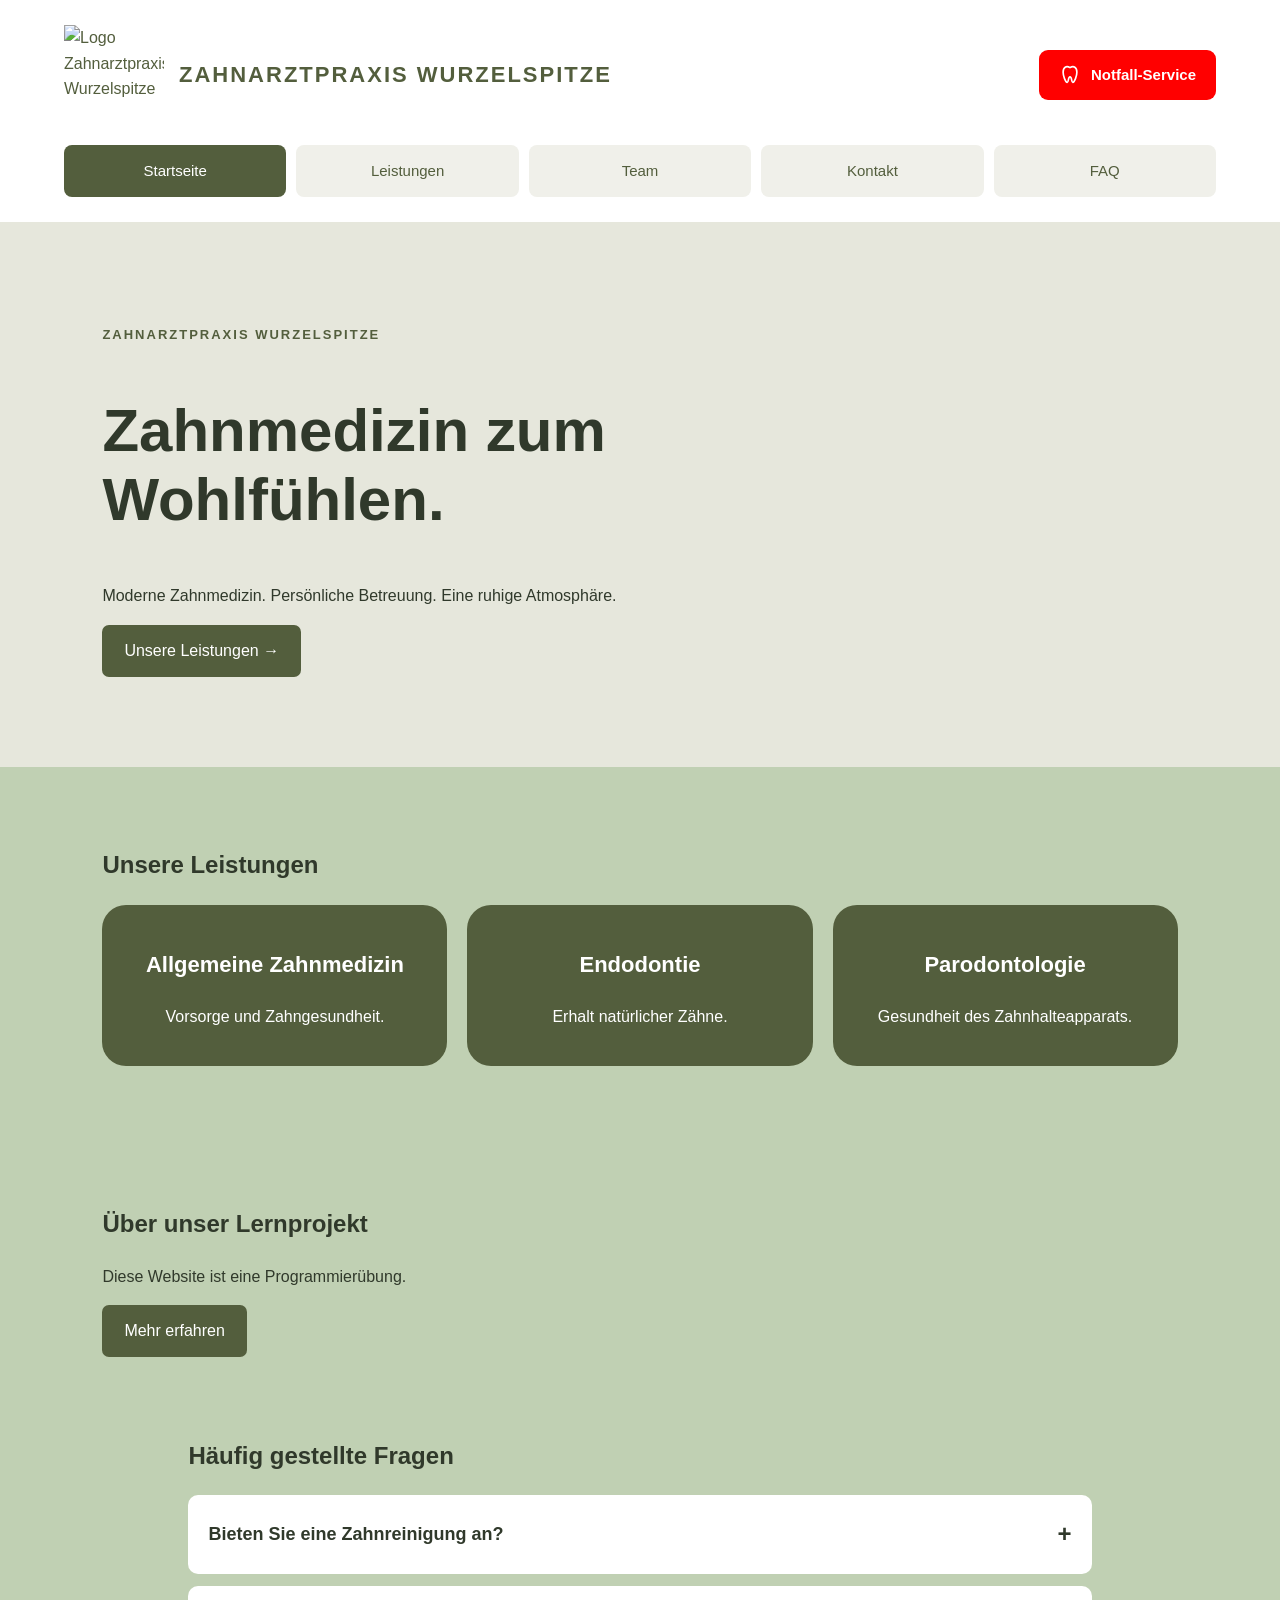
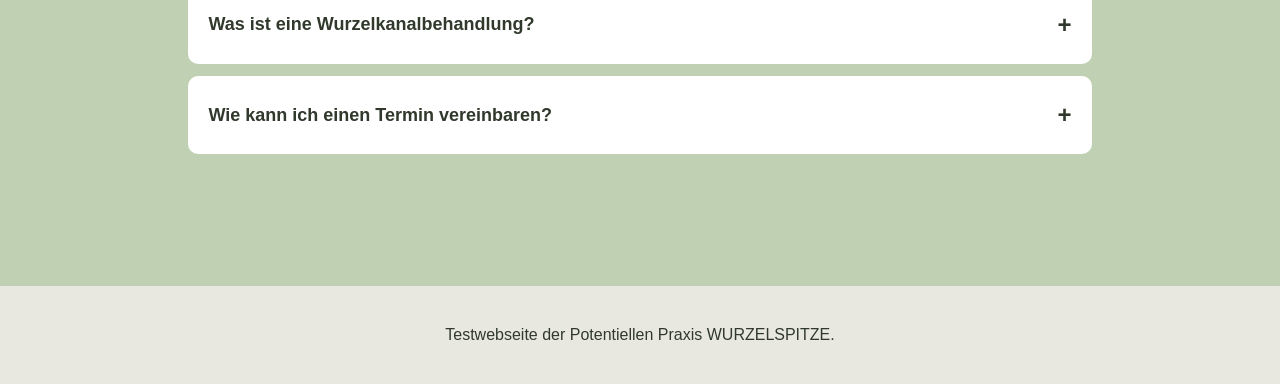
==== index.html @ 29b1396b "Add files via upload" ====
<!DOCTYPE html>
<html lang="de">
<head>
  <meta charset="UTF-8">
  <meta name="viewport"
        content="width=device-width, initial-scale=1">

  <title>Wurzelspitze – Übungswebsite</title>

  <link rel="stylesheet" href="style.css">
  <script src="script.js" defer></script>
</head>


<button id="nach-oben"
        type="button"
        aria-label="Zurück nach oben">

  <svg width="26" height="26"
       viewBox="0 0 24 24"
       fill="none"
       stroke="currentColor"
       stroke-width="3.5"
       stroke-linecap="round"
       stroke-linejoin="round"
       aria-hidden="true">

    <path d="M12 19V5" />
    <path d="M5 12l7-7 7 7" />

  </svg>

</button>


<body>
  
<header>
  
<div class="kopf-obenzeile">

  
<div class="praxis-branding">

  <a href="index.html" class="logo-bild-link">
    <img
      src="bilder/logo.png"
      alt="Logo Zahnarztpraxis Wurzelspitze"
      class="praxis-logo">
  </a>

  <div class="praxisname">
    <a class="logo" href="index.html">
      ZAHNARZTPRAXIS WURZELSPITZE
    </a>

  </div>

</div>


  <a class="notfall-button" href="notfall.html">

    <svg width="22" height="22"
         viewBox="0 0 24 24"
         fill="none"
         stroke="currentColor"
         stroke-width="1.8"
         stroke-linecap="round"
         stroke-linejoin="round"
         aria-hidden="true">

      <path d="M12 4
        C8 1.5 4.5 3.5 4.5 9
        C4.5 13 7 20 9 20
        C10.7 20 9.7 14 12 14
        S13.3 20 15 20
        C17 20 19.5 13 19.5 9
        C19.5 3.5 16 1.5 12 4Z"/>
    </svg>

    <span>Notfall-Service</span>

  </a>

</div>


  <button
    class="menu-button"
    id="menu-button"
    type="button"
    aria-label="Menü öffnen"
    aria-expanded="false"
    aria-controls="hauptmenue">
    ☰
  </button>

  

<nav id="hauptmenue" aria-label="Hauptnavigation">
  <a href="index.html" aria-current="page">Startseite</a>
  <a href="leistungen.html">Leistungen</a>
  <a href="team.html">Team</a>
  <a href="kontakt.html">Kontakt</a>
  <a href="kontakt.html#faq">FAQ</a>
</nav>


</header>


  <main>
    <section class="hero" id="start">
      <p class="eyebrow">ZAHNARZTPRAXIS WURZELSPITZE</p>

      <h1>Zahnmedizin zum Wohlfühlen.</h1>

      <p>
        Moderne Zahnmedizin. Persönliche Betreuung.
        Eine ruhige Atmosphäre.
      </p>

      <a class="button" href="#leistungen">
        Unsere Leistungen →
      </a>
    </section>

    <section class="bereich" id="leistungen">
      <h2>Unsere Leistungen</h2>

      <div class="karten">
        <article>
          <h3>Allgemeine Zahnmedizin</h3>
          <p>Vorsorge und Zahngesundheit.</p>
        </article>

        <article>
          <h3>Endodontie</h3>
          <p>Erhalt natürlicher Zähne.</p>
        </article>

        <article>
          <h3>Parodontologie</h3>
          <p>Gesundheit des Zahnhalteapparats.</p>
        </article>
      </div>
    </section>

    <section class="bereich" id="kontakt">
      <h2>Über unser Lernprojekt</h2>
      <p>Diese Website ist eine Programmierübung.</p>

      <button id="mehr-button"
              aria-expanded="false"
              aria-controls="mehr-text">
        Mehr erfahren
      </button>


      <p id="mehr-text" hidden>
        Diese Beispielwebsite wurte zu Trainingszecken selbst erstellt.
      </p>
<section class="bereich" id="faq">

  <h2>Häufig gestellte Fragen</h2>

  <div class="faq-item">
    <button class="faq-frage"
            type="button"
            aria-expanded="false">
      Bieten Sie eine Zahnreinigung an?
      <span>+</span>
    </button>

    <div class="faq-antwort" hidden>
      <p>
        Ja, wir bieten professionelle Zahnreinigungen
        und individuelle Prophylaxe an.
      </p>
    </div>
  </div>

  <div class="faq-item">
    <button class="faq-frage"
            type="button"
            aria-expanded="false">
      Was ist eine Wurzelkanalbehandlung?
      <span>+</span>
    </button>

    <div class="faq-antwort" hidden>
      <p>
        Eine Wurzelkanalbehandlung kann helfen,
        einen erkrankten Zahn zu erhalten.
      </p>
    </div>
  </div>

  <div class="faq-item">
    <button class="faq-frage"
            type="button"
            aria-expanded="false">
      Wie kann ich einen Termin vereinbaren?
      <span>+</span>
    </button>

    <div class="faq-antwort" hidden>
      <p>
        Informationen zur Terminvereinbarung
        werden hier später ergänzt.
      </p>
    </div>
  </div>

</section>

    </section>
  </main>

  <footer>
    <p>Testwebseite der Potentiellen Praxis WURZELSPITZE.</p>
  </footer>
</body>
</html>
---- style.css ----
:root {
  --gruen: #535e3d;
  --sand: #789a5b76;
  --text: #30392b;
}

* {
  box-sizing: border-box;
}

html {
  scroll-behavior: smooth;
}

body {
  margin: 0;
  font-family: Trebuchet MS, sans-serif;
  color: var(--text);
  background: var(--sand);
  line-height: 1.6;
}

header {
  display: flex;
  justify-content: space-between;
  align-items: center;
  padding: 24px 8%;
  background: white;
}

.logo {
  font-weight: bold;
  letter-spacing: 2px;
}

nav {
  display: flex;
  gap: 20px;
}

a {
  color: var(--gruen);
  text-decoration: none;
}

.hero {
  background: #e6e7dc;
  padding: 90px 8%;
}

.eyebrow {
  color: var(--gruen);
  font-size: 13px;
  letter-spacing: 2px;
  font-weight: bold;
}

h1 {
  font-size: clamp(32px, 5vw, 60px);
  line-height: 1.15;
  max-width: 650px;
}

.button, button {
  display: inline-block;
  background: var(--gruen);
  color: white;
  padding: 13px 22px;
  border: none;
  border-radius: 7px;
  cursor: pointer;
  font: inherit;
}

.bereich {
  padding: 60px 8%;
}

.karten {
  display: grid;
  grid-template-columns: repeat(3, 1fr);
  gap: 20px;
}

article {
  background: #535e3d;
  color: white;
  padding: 20px;
  border-radius: 24px;
  text-align: center;
}

/* Ãœberschrift in den Karten */
article h3 {
  color: white;
  font-size: 22px;
}

/* Beschreibungstext in den Karten */
article p {
  color: white;
  font-size: 16px;
}


button:hover, .button:hover {
  background: #35402b;
}

footer {
  background: #e8e8e1;
  padding: 20px;
  text-align: center;
}

@media (max-width: 650px) {
  header {
    flex-direction: column;
    gap: 14px;
  }

  .hero {
    padding: 50px 8%;
  }

  .karten {
    grid-template-columns: 1fr;
  }
}

/* TABLET */
/* Gilt bis zu einer Bildschirmbreite von 1024px */

@media (max-width: 1024px) {

  .karten {
    grid-template-columns: repeat(1, 1fr);
  }

  .hero {
    padding: 70px 6%;
  }

  .bereich {
    padding: 50px 6%;
  }
}


/* SMARTPHONE */
/* Gilt bis zu einer Bildschirmbreite von 650px */

@media (max-width: 650px) {

  header {
    flex-direction: column;
    gap: 14px;
    padding: 20px 5%;
  }

  nav {
    flex-wrap: wrap;
    justify-content: center;
  }

  .hero {
    padding: 50px 6%;
  }

  .karten {
    grid-template-columns: 1fr;
  }

  .bereich {
    padding: 35px 6%;
  }

  .button,
  button {
    max-width: 100%;
  }
}

/* SMARTPHONE-MENÃœ */

/* Auf groÃŸen Bildschirmen verstecken */
.menu-button {
  display: none;
}

/* FÃ¼r Smartphones bis 650px Breite */
@media (max-width: 650px) {

  header {
    flex-direction: row;
    flex-wrap: wrap;
    justify-content: space-between;
    align-items: center;
  }

  .menu-button {
    display: block;
    background: var(--gruen);
    color: white;
    font-size: 26px;
    padding: 5px 14px;
    border: none;
    border-radius: 8px;
    cursor: pointer;
  }

  nav {
    display: none;
    width: 100%;
    flex-direction: column;
    background: #e6e7dc;
    padding: 15px;
    border-radius: 8px;
    gap: 15px;
  }

  nav.offen {
    display: flex;
  }
}

/* FAQ-BEREICH */

.faq-item {
  background: white;
  border-radius: 10px;
  margin-bottom: 12px;
  overflow: hidden;
}

.faq-frage {
  display: flex;
  justify-content: space-between;
  align-items: center;
  width: 100%;

  background: white;
  color: var(--text);

  padding: 20px;
  border: none;
  border-radius: 0;

  font-size: 18px;
  font-weight: bold;
  text-align: left;
  cursor: pointer;
}

.faq-frage:hover {
  background: #e6e7dc;
}

.faq-frage span {
  font-size: 24px;
  margin-left: 15px;
}

.faq-antwort {
  padding: 0 20px 20px;
  color: var(--text);
}

.faq-antwort p {
  margin: 0;
}

.faq-antwort[hidden] {
  display: none;
}


/* Nach-oben-Button â€“ bereinigte Version */
#nach-oben {
  position: fixed;
  bottom: 25px;
  right: 25px;
  width: 50px;
  height: 50px;
  display: grid;
  place-items: center;
  padding: 0;
  border: none;
  border-radius: 50%;
  color: white;
  background: rgba(83, 94, 61, 0.4);
  font-size: 30px;
  line-height: 1;
  cursor: pointer;
  z-index: 100;
  opacity: 0;
  visibility: hidden;
  pointer-events: none;
  transition: opacity 0.3s, visibility 0.3s, background-color 0.2s;
}

#nach-oben.sichtbar {
  opacity: 1;
  visibility: visible;
  pointer-events: auto;
}

#nach-oben svg {
  display: block;
  width: 26px;
  height: 26px;
}

/* NEUE KOPFZEILE */

/* Praxisname links */
.praxisname {
  display: flex;
  flex-direction: column;
  gap: 3px;
}

.praxisname .logo {
  font-size: 22px;
  font-weight: bold;
  letter-spacing: 2px;
}

.praxisname span {
  font-size: 12px;
  color: #686e60;
}

/* Navigation als Kacheln */
header nav {
  display: flex;
  gap: 8px;
}

header nav a {
  display: inline-block;
  padding: 12px 18px;

  background: #f0f0ea;
  color: var(--gruen);

  border-radius: 8px;
  font-size: 15px;
  font-weight: 500;
  text-decoration: none;

  transition: background 0.3s, color 0.3s;
}

/* Wenn die Maus Ã¼ber einer Kachel ist */
header nav a:hover {
  background: #dfe4d8;
}

/* Aktuell geÃ¶ffnete Seite */
header nav a[aria-current="page"] {
  background: var(--gruen);
  color: white;
}

/* Smartphone-Ansicht */
@media (max-width: 650px) {

  .praxisname .logo {
    font-size: 18px;
  }

  .praxisname span {
    font-size: 10px;
  }

  header nav {
    display: none;
    width: 100%;
    flex-direction: column;
  }

  header nav.offen {
    display: flex;
  }

  header nav a {
    width: 100%;
  }
}

/* ZWEIZEILIGE KOPFZEILE â€“ DESKTOP */

@media (min-width: 651px) {

  header {
    display: flex;
    flex-direction: column;
    align-items: stretch;
    gap: 22px;
    padding: 25px 5%;
  }

  /* Praxisname in der ersten Zeile */
  .praxisname {
    width: 100%;
    align-items: flex-start;
  }

  /* MenÃ¼ Ã¼ber gesamte Breite */
  header nav {
    display: grid;
    grid-template-columns: repeat(5, minmax(0, 1fr));
    gap: 10px;
    width: 100%;
  }

  /* Alle MenÃ¼kacheln gleich groÃŸ */
  header nav a {
    display: flex;
    align-items: center;
    justify-content: center;

    min-width: 0;
    padding: 14px 8px;
    text-align: center;
    border-radius: 8px;
  }
}

/* NOTFALL-BUTTON IN DER KOPFZEILE */

.kopf-obenzeile {
  grid-column: 1 / -1;
  display: flex;
  align-items: center;
  justify-content: space-between;
  gap: 20px;
  width: 100%;
}

.notfall-button {
  display: inline-flex;
  align-items: center;
  justify-content: center;
  gap: 10px;

  background: #ff0000;
  color: white;

  padding: 13px 20px;
  border-radius: 9px;

  font-size: 15px;
  font-weight: 600;
  text-decoration: none;
  white-space: nowrap;

  transition: background-color 0.3s;
}

.notfall-button:hover {
  background: #ff0000;
  color: white;
}

.notfall-button svg {
  flex-shrink: 0;
}

/* DESKTOP UND TABLET */

@media (min-width: 651px) {

  header {
    display: grid;
    grid-template-columns: 1fr;
    gap: 20px;
  }

  header nav {
    grid-column: 1;
    grid-row: 2;

    display: grid;
    grid-template-columns: repeat(5, minmax(0, 1fr));

    gap: 10px;
    width: 100%;
  }
}

/* SMARTPHONE */

@media (max-width: 650px) {

  header {
    display: grid;
    grid-template-columns: 1fr auto;
    align-items: center;
    gap: 12px;
  }

  .kopf-obenzeile {
    grid-column: 1 / -1;
    grid-row: 1;
    gap: 10px;
  }

  .notfall-button {
    padding: 10px;
    font-size: 12px;
    gap: 6px;
  }

  .notfall-button svg {
    width: 18px;
    height: 18px;
  }

  .menu-button {
    grid-column: 2;
    grid-row: 2;
    justify-self: end;
  }

  header nav {
    grid-column: 1 / -1;
    grid-row: 3;
  }
}

/* NOTFALL-SEITE */

.notfall-seite {
  background: var(--sand);
}

.notfall-einleitung {
  padding: 60px 8% 30px;
}

.notfall-inhalt {
  padding: 0 8% 70px;
  display: grid;
  gap: 24px;
}

.notfall-karte {
  display: block;
  text-align: left;
  background: white;
  padding: 32px;
  border-radius: 14px;
  color: var(--text);
}

.notfall-karte h2 {
  font-size: 25px;
  margin-top: 0;
}

.praxis-kontakt {
  border-left: 5px solid var(--gruen);
}

.bereitschaft {
  background: #fff5f3;
  border-left: 5px solid #ff0000;
}

.notfall-nummer {
  font-size: clamp(22px, 3vw, 34px);
  font-weight: bold;
  color: var(--gruen);
}

.bereitschaft .notfall-nummer {
  color: #ff0000;
}

.notfall-anrufen {
  display: inline-block;
  padding: 15px 20px;
  background: #ff0000;
  color: white;
  border-radius: 8px;
  text-decoration: none;
  font-weight: bold;
}

.notfall-anrufen:hover {
  background: #ff0000;
  color: white;
}

.notfall-hinweis {
  font-size: 13px;
  color: #665F5D;
}

.notfall-wichtig {
  padding: 25px 30px;
  background: white;
  border-radius: 14px;
  border: 1px solid #e6d0cd;
}

.notfall-wichtig a {
  color: #ff0000;
  font-weight: bold;
}

@media (max-width: 650px) {
  .notfall-einleitung {
    padding: 40px 6% 25px;
  }

  .notfall-inhalt {
    padding: 0 6% 50px;
  }

  .notfall-karte {
    padding: 24px;
  }
}

/* Textfarbe im Notdienst-Kasten */

.bereitschaft p {
  color: #665F5D;
}

/* Telefonnummer bleibt rot */

.bereitschaft .notfall-nummer {
  color: #ff0000;
}

.notfall-karte.bereitschaft p:not(.notfall-nummer) {
  color: #665F5D;
}

/* Textfarbe in der Karte Ã–ffnungszeiten */

.praxis-kontakt p {
  color: #665F5D;
}

/* Praxis-Telefonnummer bleibt olivgrÃ¼n */

.praxis-kontakt .notfall-nummer {
  color: #535E3D;
}


/* Anordnung der beiden Notdienst-Buttons */

.notdienst-buttons {
  display: grid;
  grid-template-columns: repeat(2, minmax(0, 1fr));
  gap: 20px;
  width: 100%;
}

/* Beide Buttons immer gleich gestalten */

.notdienst-buttons .notfall-anrufen,
.bereitschaft .notdienst-buttons .notfall-anrufen {
  display: flex;
  align-items: center;
  justify-content: center;

  width: 100%;
  min-width: 0;
  min-height: 65px;

  padding: 15px;
  margin: 0;
  box-sizing: border-box;
  text-align: center;
  white-space: normal;
}

/* Wenn der Platz zu klein wird:
   sofort beide Buttons untereinander */

@media (max-width: 900px) {

  .notdienst-buttons {
    grid-template-columns: 1fr;
  }

}

/* PRAXISLOGO IN DER KOPFZEILE */

.praxis-branding {
  display: flex;
  align-items: center;
  gap: 15px;
  min-width: 0;
}

.logo-bild-link {
  display: flex;
  align-items: center;
  flex-shrink: 0;
}

.praxis-logo {
  display: block;
  width: 100px;
  height: 100px;
  object-fit: contain;
}

/* Smartphone */

@media (max-width: 650px) {

  .praxis-branding {
    gap: 8px;
  }

  .praxis-logo {
    width: 42px;
    height: 42px;
  }

}
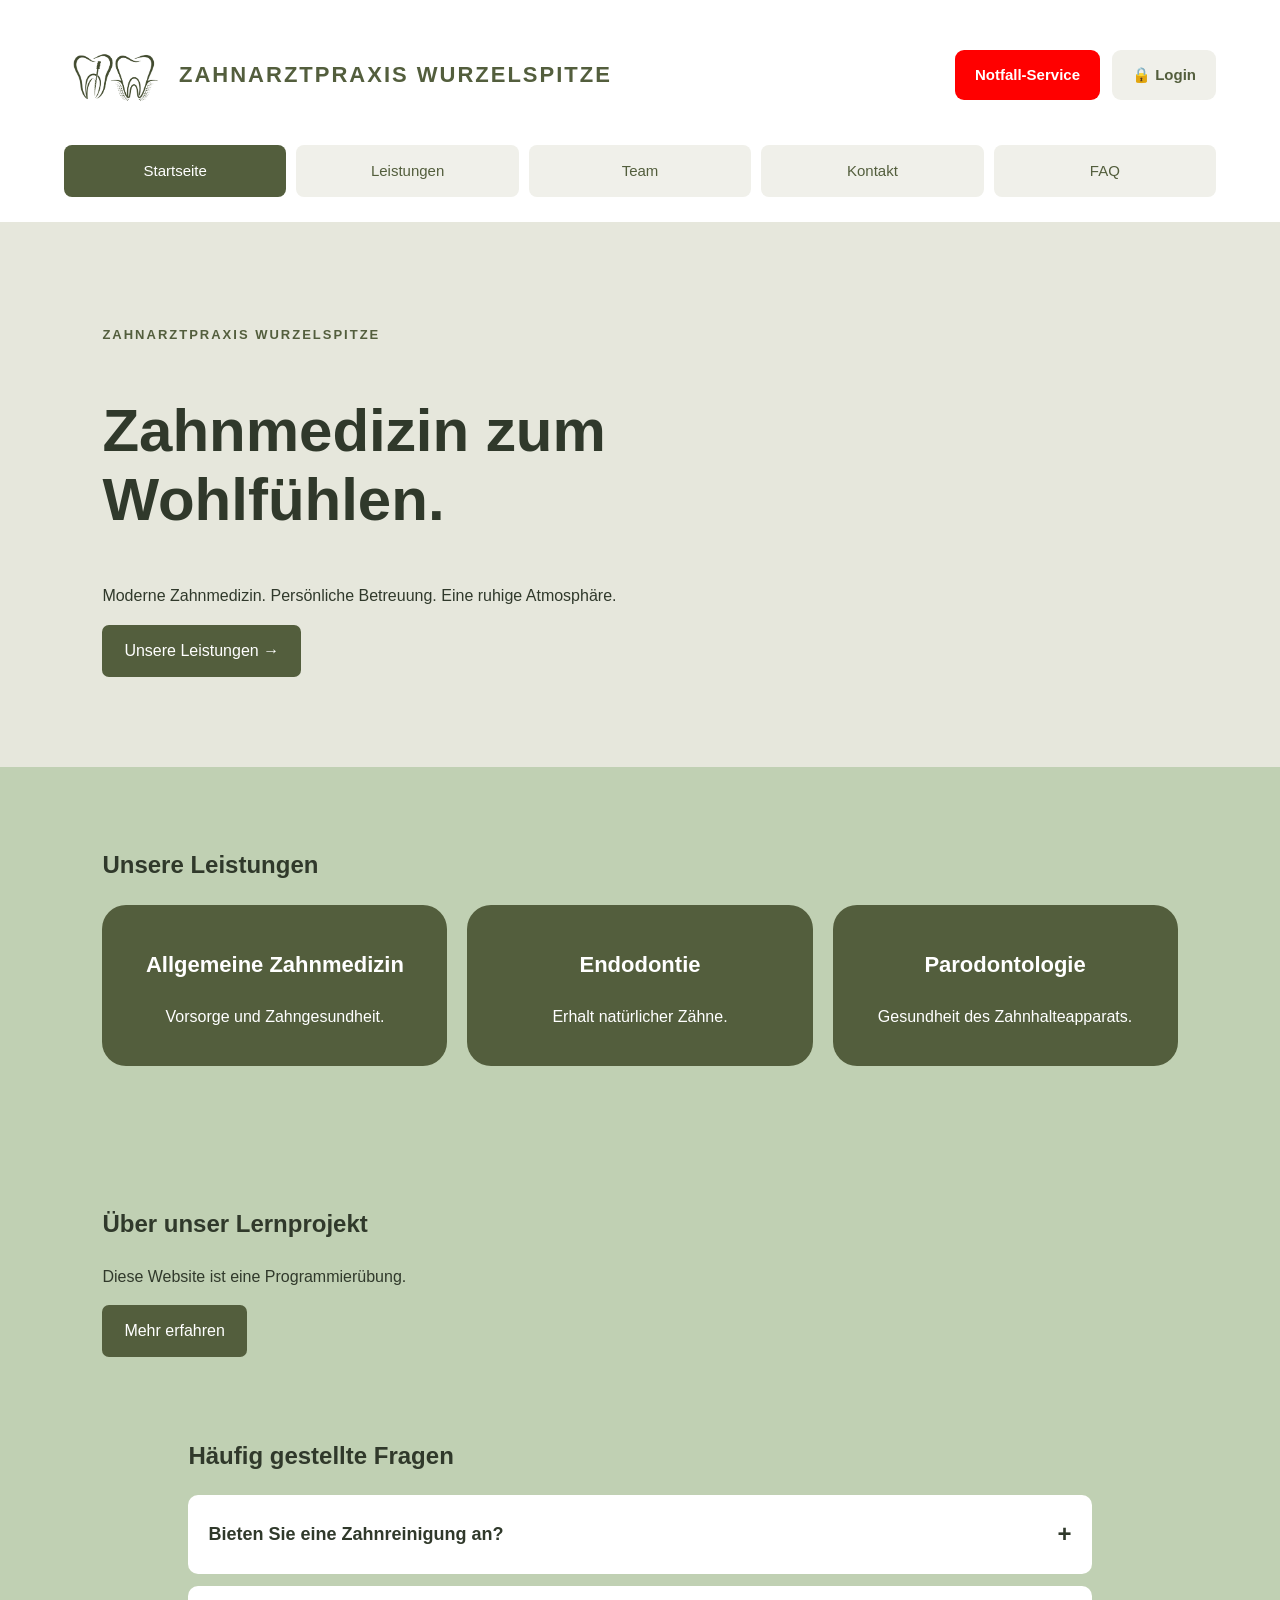
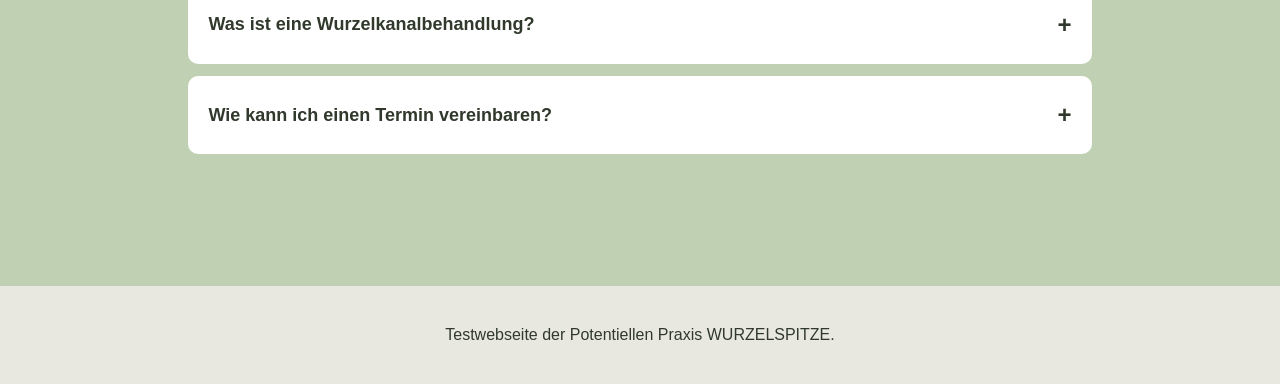
==== commit 8a6f794d: "Add files via upload" ====
--- a/index.html
+++ b/index.html
@@ -36,57 +36,43 @@
 
 <body>
   
+
 <header>
-  
-<div class="kopf-obenzeile">
-
-  
-<div class="praxis-branding">
-
-  <a href="index.html" class="logo-bild-link">
-    <img
-      src="bilder/logo.png"
-      alt="Logo Zahnarztpraxis Wurzelspitze"
-      class="praxis-logo">
-  </a>
-
-  <div class="praxisname">
-    <a class="logo" href="index.html">
-      ZAHNARZTPRAXIS WURZELSPITZE
-    </a>
-
-  </div>
-
-</div>
-
-
-  <a class="notfall-button" href="notfall.html">
-
-    <svg width="22" height="22"
-         viewBox="0 0 24 24"
-         fill="none"
-         stroke="currentColor"
-         stroke-width="1.8"
-         stroke-linecap="round"
-         stroke-linejoin="round"
-         aria-hidden="true">
-
-      <path d="M12 4
-        C8 1.5 4.5 3.5 4.5 9
-        C4.5 13 7 20 9 20
-        C10.7 20 9.7 14 12 14
-        S13.3 20 15 20
-        C17 20 19.5 13 19.5 9
-        C19.5 3.5 16 1.5 12 4Z"/>
-    </svg>
-
-    <span>Notfall-Service</span>
-
-  </a>
-
-</div>
-
-
+
+  <!-- ERSTE ZEILE -->
+  <div class="kopf-obenzeile">
+
+    <div class="praxis-branding">
+      <a href="index.html" class="logo-bild-link">
+        <img src="Bilder/logo.png"
+             alt="Praxislogo"
+             class="praxis-logo">
+      </a>
+
+      <div class="praxisname">
+        <a class="logo" href="index.html">
+          ZAHNARZTPRAXIS WURZELSPITZE
+        </a>
+      </div>
+    </div>
+
+    <div class="kopf-aktionen">
+
+      <!-- NOTFALL -->
+      <a class="notfall-button" href="notfall.html">
+        Notfall-Service
+      </a>
+
+      <!-- LOGIN -->
+      <a class="login-button" href="anmeldung.html">
+        🔒 Login
+      </a>
+
+    </div>
+
+  </div>
+
+  <!-- SMARTPHONE MENÜBUTTON -->
   <button
     class="menu-button"
     id="menu-button"
@@ -97,18 +83,23 @@
     ☰
   </button>
 
-  
-
-<nav id="hauptmenue" aria-label="Hauptnavigation">
-  <a href="index.html" aria-current="page">Startseite</a>
+  <!-- ZWEITE ZEILE -->
+  <nav id="hauptmenue" aria-label="Hauptnavigation">
+
+  <a href="index.html">Startseite</a>
   <a href="leistungen.html">Leistungen</a>
   <a href="team.html">Team</a>
   <a href="kontakt.html">Kontakt</a>
   <a href="kontakt.html#faq">FAQ</a>
+
+  <a class="login-menu" href="login.html">
+    🔒 Mitarbeiter-Login
+  </a>
+
 </nav>
 
-
 </header>
+
 
 
   <main>
--- a/style.css
+++ b/style.css
@@ -730,3 +730,298 @@
   }
 
 }
+
+/* MITARBEITER-LOGIN IN DER KOPFZEILE */
+
+.kopf-aktionen {
+  display: flex;
+  align-items: center;
+  gap: 12px;
+  flex-shrink: 0;
+}
+
+.login-button {
+  display: inline-flex;
+  align-items: center;
+  justify-content: center;
+  gap: 8px;
+
+  background: #F0F0EA;
+  color: var(--gruen);
+
+  border-radius: 9px;
+  padding: 13px 20px;
+  font-size: 15px;
+  font-weight: 600;
+  text-decoration: none;
+
+  transition: background-color 0.2s;
+}
+
+.login-button:hover {
+  background: #DFE4D8;
+  color: var(--gruen);
+}
+
+.login-button svg {
+  flex-shrink: 0;
+}
+
+/* Auf Desktop nur oben rechts anzeigen */
+
+.login-menu {
+  display: none !important;
+}
+
+/* SMARTPHONE */
+
+@media (max-width: 650px) {
+
+  .kopf-aktionen {
+    gap: 6px;
+  }
+
+  .login-button {
+    display: none;
+  }
+
+  header nav.offen a.login-menu {
+    display: flex !important;
+    align-items: center;
+    gap: 8px;
+    border-top: 1px solid #CBD1C4;
+  }
+}
+
+/* MITARBEITERBEREICH */
+
+.mitarbeiter-seite {
+  min-height: 70vh;
+  background: var(--sand);
+}
+
+.login-bereich {
+  display: flex;
+  justify-content: center;
+  align-items: center;
+  padding: 70px 20px;
+}
+
+.login-karte {
+  width: 100%;
+  max-width: 520px;
+  background: white;
+  padding: 45px 35px;
+  border-radius: 18px;
+  text-align: center;
+  box-shadow: 0 8px 30px rgba(0,0,0,0.05);
+}
+
+.login-symbol {
+  font-size: 36px;
+}
+
+.login-karte h1 {
+  font-size: 32px;
+  margin: 20px auto;
+}
+
+.login-karte p {
+  color: #665F5D;
+}
+
+.login-hinweis {
+  background: #E6E7DC;
+  color: #535E3D;
+  padding: 20px;
+  border-radius: 10px;
+  margin: 25px 0;
+  font-weight: bold;
+}
+
+.login-info {
+  font-size: 15px;
+}
+
+.login-zurueck {
+  display: inline-block;
+  background: var(--gruen);
+  color: white;
+  padding: 13px 24px;
+  border-radius: 8px;
+  margin-top: 20px;
+}
+
+.login-zurueck:hover {
+  background: #35402B;
+  color: white;
+}
+
+@media (max-width: 650px) {
+  .login-karte {
+    padding: 30px 20px;
+  }
+}
+
+/* ==================================
+   KOPFZEILE DESKTOP KORRIGIEREN
+   ================================== */
+
+@media (min-width: 769px) {
+
+  /* Kopfzeile in zwei Zeilen */
+  header {
+    display: flex;
+    flex-direction: column;
+    align-items: stretch;
+  }
+
+  /* Erste Zeile */
+  .kopf-obenzeile {
+    display: flex;
+    align-items: center;
+    justify-content: space-between;
+    width: 100%;
+    gap: 20px;
+  }
+
+  .praxis-branding {
+    display: flex;
+    align-items: center;
+    gap: 15px;
+  }
+
+  /* Beide Buttons rechts */
+  .kopf-aktionen {
+    display: flex;
+    align-items: center;
+    justify-content: flex-end;
+    gap: 12px;
+  }
+
+  /* Zweite Zeile */
+  #hauptmenue {
+    display: flex;
+    flex-direction: row;
+    width: 100%;
+    align-items: stretch;
+    gap: 10px;
+  }
+
+  /* Alle fünf Menüpunkte gleich breit */
+  #hauptmenue > a:not(.login-menu) {
+    flex: 1;
+    text-align: center;
+  }
+
+  /* Login nicht zusätzlich im Desktop-Menü */
+  #hauptmenue .login-menu {
+    display: none !important;
+  }
+
+  /* Hamburger auf Desktop ausblenden */
+  .menu-button {
+    display: none;
+  }
+
+}
+
+/* LOGOUT-BUTTON MITARBEITERBEREICH */
+
+.logout-button {
+  display: inline-flex;
+  align-items: center;
+  justify-content: center;
+  gap: 9px;
+
+  background: #535E3D;
+  color: white;
+
+  padding: 13px 20px;
+  border-radius: 9px;
+
+  font-size: 15px;
+  font-weight: 600;
+  text-decoration: none;
+
+  transition: background-color 0.2s;
+}
+
+.logout-button:hover {
+  background: #35402B;
+  color: white;
+}
+
+.logout-button svg {
+  flex-shrink: 0;
+}
+
+/* MITARBEITER-NAVIGATION DESKTOP */
+
+@media (min-width: 769px) {
+
+  #hauptmenue > a:not(.logout-menu):not(.login-menu) {
+    flex: 1;
+    min-width: 0;
+    text-align: center;
+  }
+
+  #hauptmenue .logout-menu {
+    display: none !important;
+  }
+
+}
+
+/* LOGOUT IM SMARTPHONE-MENÜ */
+
+@media (max-width: 768px) {
+
+  #hauptmenue.offen .logout-menu {
+    display: flex !important;
+    align-items: center;
+    width: 100%;
+    padding: 14px 18px;
+    color: #535E3D;
+    font-weight: 600;
+    border-top: 1px solid #D5D9CF;
+  }
+
+}
+
+/* LOGINFORMULAR */
+
+#anmeldeformular {
+  display: flex;
+  flex-direction: column;
+  text-align: left;
+  gap: 12px;
+  margin-top: 25px;
+}
+
+#anmeldeformular label {
+  color: #535E3D;
+  font-weight: 600;
+}
+
+#anmeldeformular input {
+  padding: 14px;
+  border: 1px solid #CCD1C4;
+  border-radius: 8px;
+  font: inherit;
+  background: white;
+}
+
+#anmeldeformular input:focus {
+  outline: 2px solid #535E3D;
+}
+
+#anmeldeformular button {
+  border: none;
+  cursor: pointer;
+  font: inherit;
+  font-weight: 600;
+}
+
+#login-fehler {
+  color: #B3261E;
+}
